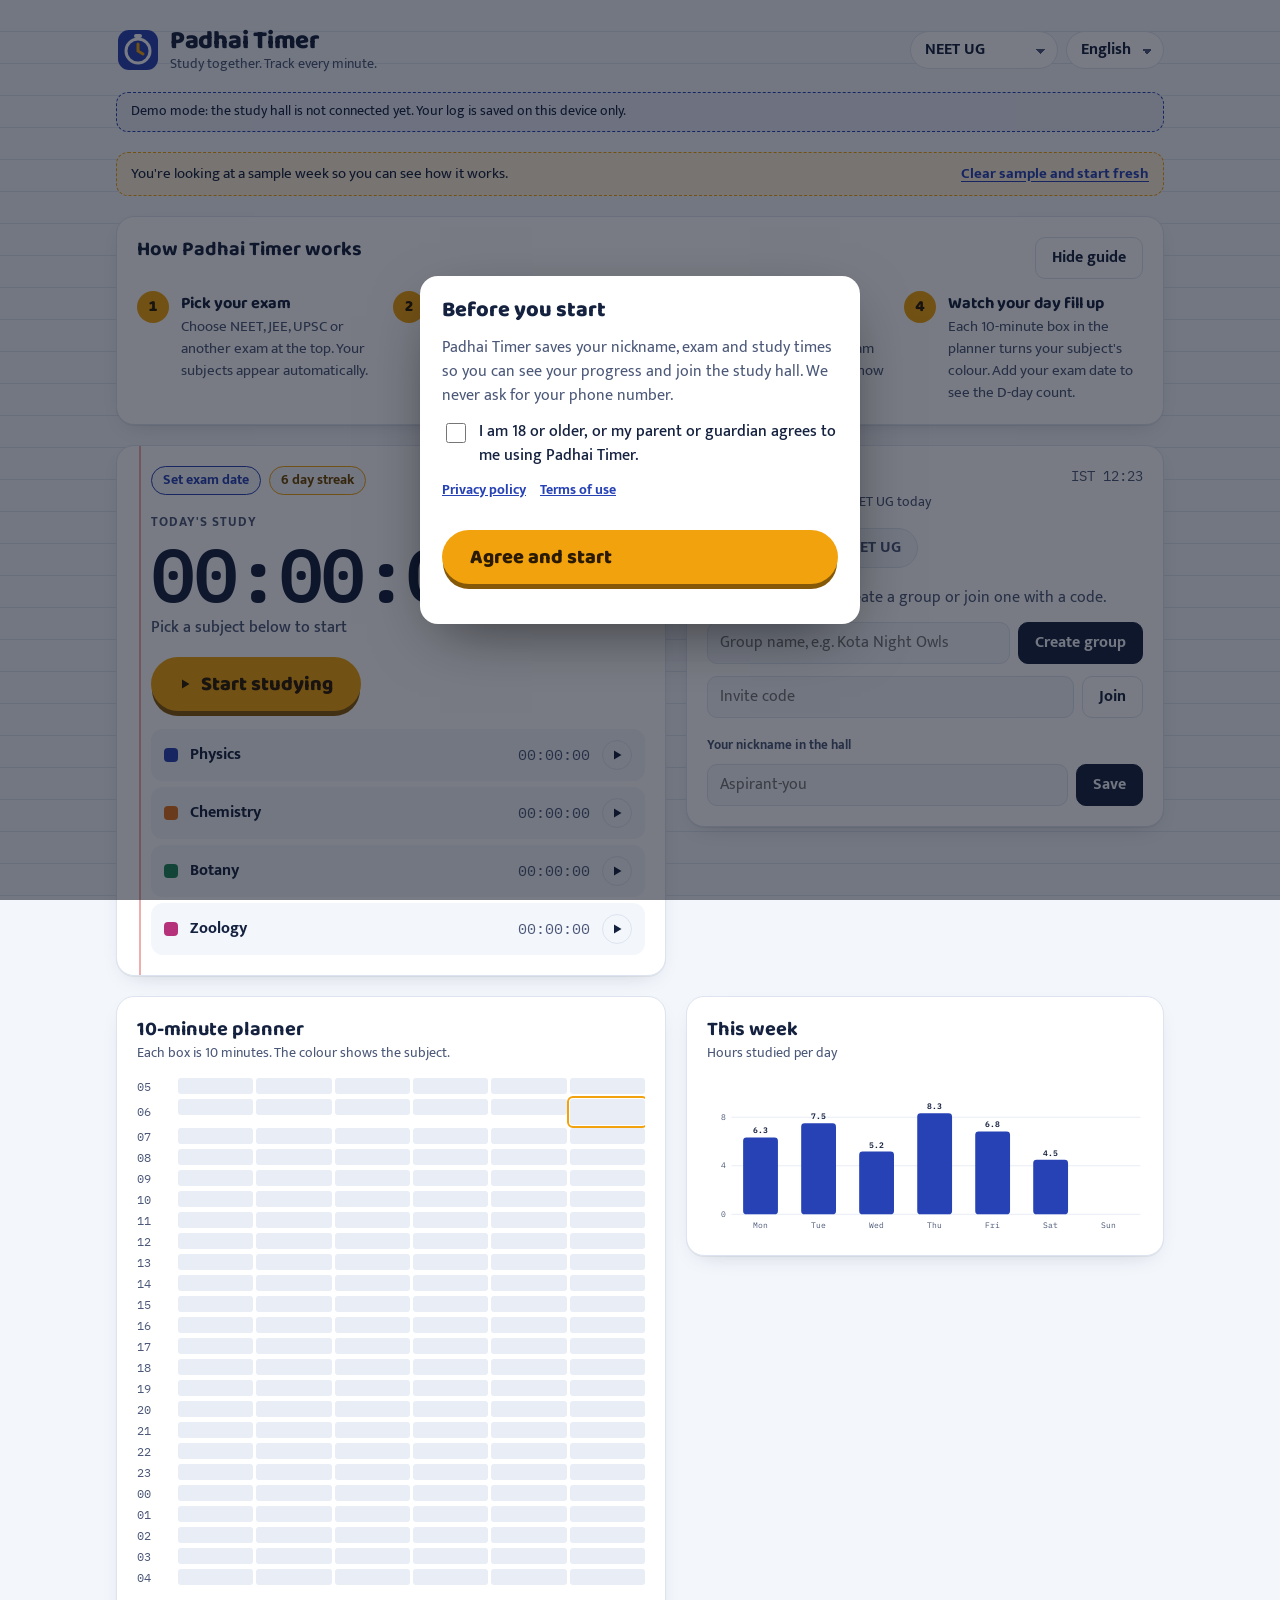
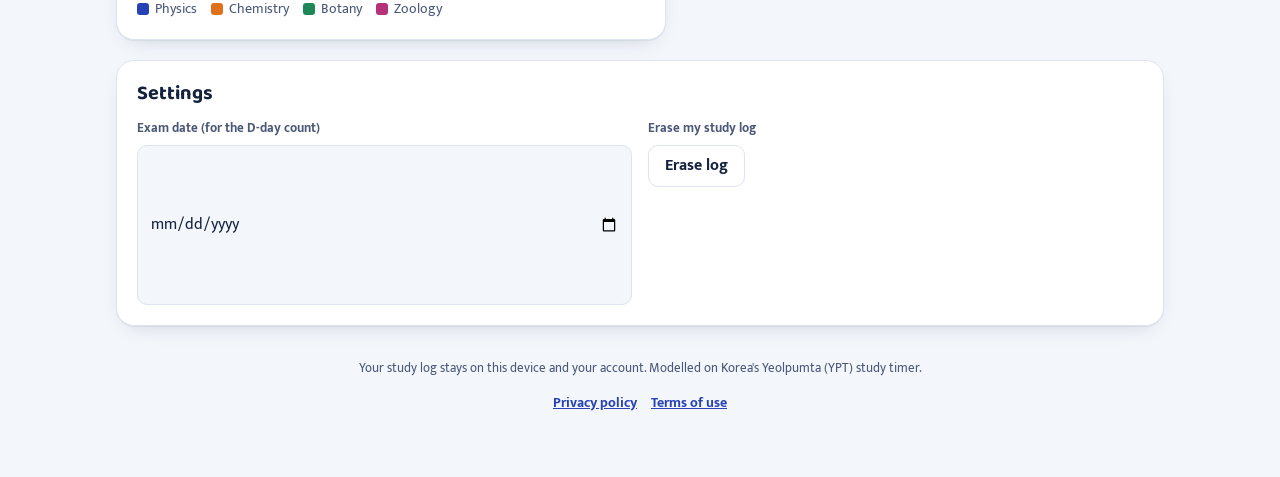
==== index.html @ fc044658 "First release of Padhai Timer" ====
<!doctype html>
<html lang="en">
<head>
<meta charset="utf-8">
<meta name="viewport" content="width=device-width,initial-scale=1,viewport-fit=cover">
<title>Padhai Timer</title>
<meta name="description" content="Study timer for NEET, JEE, UPSC, SSC and Bank aspirants. Track every subject, fill your 10-minute planner and study live with friends.">
<meta name="theme-color" content="#2742B5">
<link rel="manifest" href="manifest.json">
<link rel="icon" href="icons/icon-192.png">
<link rel="apple-touch-icon" href="icons/icon-192.png">
<meta property="og:title" content="Padhai Timer">
<meta property="og:description" content="Study together. Track every minute. NEET · JEE · UPSC · SSC · Bank · CA">
<meta property="og:image" content="https://padhai-timer.netlify.app/icons/icon-512.png">
<meta property="og:url" content="https://padhai-timer.netlify.app/">
<meta property="og:type" content="website">
<link rel="preconnect" href="https://fonts.googleapis.com">
<link rel="preconnect" href="https://fonts.gstatic.com" crossorigin>
<link rel="stylesheet" href="https://fonts.googleapis.com/css2?family=Baloo+2:wght@600;700;800&family=Mukta:wght@400;500;700&family=IBM+Plex+Mono:wght@500;600&family=Noto+Sans+Bengali:wght@400;600;700&family=Noto+Sans+Telugu:wght@400;600;700&family=Noto+Sans+Tamil:wght@400;600;700&family=Noto+Sans+KR:wght@400;500;700&display=swap">
<link rel="stylesheet" href="style.css">
</head>
<body>
<div class="app">
  <header class="top">
    <div class="brand">
      <svg width="44" height="44" viewBox="0 0 44 44" aria-hidden="true">
        <rect x="2" y="2" width="40" height="40" rx="11" fill="var(--blue)"/>
        <circle cx="22" cy="23" r="12" fill="none" stroke="var(--surface)" stroke-width="3"/>
        <path d="M22 16v7l5 3" fill="none" stroke="var(--marigold)" stroke-width="3" stroke-linecap="round"/>
        <rect x="18" y="6" width="8" height="4" rx="2" fill="var(--surface)"/>
      </svg>
      <div>
        <h1>Padhai Timer</h1>
        <p id="tagline">Study together. Track every minute.</p>
      </div>
    </div>
    <div class="controls">
      <select id="exam" class="select" aria-label="Exam"></select>
      <select id="lang" class="select" aria-label="Language"></select>
      <button type="button" class="chip guide-open" id="guideOpen" hidden></button>
      <button type="button" class="chip install" id="installBtn" hidden></button>
    </div>
  </header>

  <div id="demoNote" class="demo" hidden></div>

  <div id="sampleBanner" class="banner" hidden>
    <span id="sampleText"></span>
    <button type="button" class="linkbtn" id="clearSample"></button>
  </div>

  <main class="grid">
    <section class="card guide span" id="guide" aria-labelledby="guideTitle">
      <div class="head">
        <h2 id="guideTitle"></h2>
        <button type="button" class="btn ghost" id="guideHide"></button>
      </div>
      <ol class="steps" id="steps"></ol>
    </section>

    <section class="card timer" aria-labelledby="todayLabel">
      <div class="chips">
        <button type="button" class="chip dday" id="ddayChip"></button>
        <span class="chip streak" id="streakChip"></span>
      </div>
      <p class="today-label" id="todayLabel"></p>
      <div class="clock" id="clock">00:00:00</div>
      <div class="now" id="nowLine"></div>
      <button type="button" class="big" id="mainBtn"></button>
      <ul class="subjects" id="subjects"></ul>
    </section>

    <section class="card" aria-labelledby="hallTitle">
      <div class="head">
        <div>
          <h2 id="hallTitle"></h2>
          <p class="sub" id="hallSub"></p>
        </div>
        <span class="ist" id="istClock"></span>
      </div>
      <div class="tabs" role="tablist">
        <button type="button" role="tab" id="tabGroup" aria-selected="true"></button>
        <button type="button" role="tab" id="tabAll" aria-selected="false"></button>
      </div>

      <div id="groupPanel">
        <div class="group-bar" id="groupBar" hidden>
          <select id="groupSel" class="select" aria-label="Group"></select>
          <span class="code" id="groupCode"></span>
          <button type="button" class="btn wa small" id="shareWA"></button>
          <button type="button" class="btn ghost small" id="copyCode"></button>
          <button type="button" class="btn ghost small" id="leaveGroup"></button>
          <button type="button" class="btn ghost small" id="addGroup"></button>
        </div>
        <div class="group-empty" id="groupEmpty">
          <p id="groupNone"></p>
          <form class="row-form" id="createForm">
            <input class="input" id="groupName" maxlength="40" aria-label="Group name">
            <button class="btn" type="submit" id="createBtn"></button>
          </form>
          <form class="row-form" id="joinForm">
            <input class="input" id="joinCode" maxlength="6" autocapitalize="characters" autocomplete="off" aria-label="Invite code">
            <button class="btn ghost" type="submit" id="joinBtn"></button>
          </form>
          <p class="err" id="groupErr" hidden></p>
        </div>
      </div>

      <div class="live-count" id="liveWrap"><span class="pulse" aria-hidden="true"></span><span id="liveCount"></span></div>
      <ol class="hall-list" id="hallList"></ol>
      <p class="note" id="hallNote"></p>
      <form class="nickform" id="nickForm">
        <label for="nick" id="nickLabel"></label>
        <input class="input" id="nick" maxlength="24" autocomplete="nickname">
        <button class="btn" type="submit" id="nickSave"></button>
        <p class="err" id="nickErr" hidden></p>
      </form>
    </section>

    <section class="card" aria-labelledby="planTitle">
      <div class="head"><div><h2 id="planTitle"></h2><p class="sub" id="planSub"></p></div></div>
      <div class="planner-wrap"><div class="planner" id="planner"></div></div>
      <div class="legend" id="legend"></div>
    </section>

    <section class="card weekbox" aria-labelledby="weekTitle">
      <div class="head"><div><h2 id="weekTitle"></h2><p class="sub" id="weekSub"></p></div></div>
      <div id="weekChart"></div>
    </section>

    <section class="card span" id="settingsCard" aria-labelledby="setTitle">
      <div class="head"><h2 id="setTitle"></h2></div>
      <div class="settings">
        <div class="field">
          <label for="examDate" id="examDateLabel"></label>
          <input type="date" class="input" id="examDate">
        </div>
        <div class="field account" id="accountBox">
          <label id="accountLabel"></label>
          <p id="accountNote"></p>
          <div class="row-form">
            <button type="button" class="btn" id="googleBtn"></button>
            <button type="button" class="btn ghost" id="signOutBtn" hidden></button>
          </div>
        </div>
        <div class="field">
          <label id="resetLabel"></label>
          <div><button type="button" class="btn ghost" id="resetBtn"></button></div>
        </div>
      </div>
    </section>
  </main>

  <footer>
    <p id="footer"></p>
    <p class="links" style="justify-content:center"><a href="privacy.html" id="privacyLink"></a><a href="terms.html" id="termsLink"></a></p>
  </footer>
</div>

<!-- first-run consent -->
<div class="modal-back" id="consent" hidden>
  <div class="modal" role="dialog" aria-modal="true" aria-labelledby="consentTitle">
    <h2 id="consentTitle"></h2>
    <p id="consentText"></p>
    <label class="check"><input type="checkbox" id="consentAge"><span id="consentAgeText"></span></label>
    <div class="links"><a href="privacy.html" target="_blank" rel="noopener" id="cPrivacy"></a><a href="terms.html" target="_blank" rel="noopener" id="cTerms"></a></div>
    <button type="button" class="big" id="consentAgree" disabled></button>
  </div>
</div>

<!-- still studying check -->
<div class="modal-back" id="checkModal" hidden>
  <div class="modal" role="alertdialog" aria-modal="true" aria-labelledby="checkTitle">
    <h2 id="checkTitle"></h2>
    <p id="checkText"></p>
    <div class="countdown" id="checkCount">5:00</div>
    <button type="button" class="big" id="checkYes"></button>
  </div>
</div>

<!-- invite link join -->
<div class="modal-back" id="inviteModal" hidden>
  <div class="modal" role="dialog" aria-modal="true" aria-labelledby="inviteTitle">
    <h2 id="inviteTitle"></h2>
    <div class="row-form">
      <button type="button" class="btn" id="inviteYes"></button>
      <button type="button" class="btn ghost" id="inviteNo"></button>
    </div>
  </div>
</div>

<div class="toast" id="toast" role="status" hidden></div>

<script src="clock.js"></script>
<script src="firebase-config.js"></script>
<script src="i18n.js"></script>
<script src="app.js"></script>
</body>
</html>
---- style.css ----
[hidden]{display:none!important}
/* Layout: a study-desk app. Notebook-ruled ground, a "copy" page for the timer with a margin line,
   a live hall beside it on wide screens, planner and week below. One column on phones. */
:root{
  --paper:#F3F6FB;
  --surface:#FFFFFF;
  --ink:#14213F;
  --ink-2:#4B5878;
  --rule:#DDE4F0;
  --blue:#2742B5;          /* classic fountain-pen blue ink */
  --marigold:#F2A20C;      /* highlighter / genda phool */
  --marigold-ink:#6E4600;
  --margin:#E46A6A;        /* notebook margin line */
  --cell:#E8EDF6;
  --good:#1D8757;
  --s0:#2742B5; --s1:#E0701B; --s2:#1D8757; --s3:#B5317A; --s4:#6E56E8; --s5:#7C8AA8;
  --shadow:0 1px 0 rgba(20,33,63,.06),0 8px 24px -14px rgba(20,33,63,.28);
  --display:"Baloo 2","Noto Sans Bengali","Noto Sans Telugu","Noto Sans Tamil","Noto Sans KR",system-ui,sans-serif;
  --body:"Mukta","Noto Sans Bengali","Noto Sans Telugu","Noto Sans Tamil","Noto Sans KR",system-ui,sans-serif;
  --mono:"IBM Plex Mono",ui-monospace,SFMono-Regular,Menlo,monospace;
}
@media (prefers-color-scheme: dark){:root:not([data-theme="light"]){
  --paper:#0D1322; --surface:#151D31; --ink:#E7ECF7; --ink-2:#A1ACC6; --rule:#243052;
  --blue:#8EA1FF; --marigold:#FFB628; --marigold-ink:#FFD786; --margin:#C25555; --cell:#1D2741; --good:#4CC48B;
  --s0:#8EA1FF; --s1:#FF9A4D; --s2:#4CC48B; --s3:#F07AB8; --s4:#B49DFF; --s5:#7D89A6;
  --shadow:0 1px 0 rgba(0,0,0,.3),0 10px 28px -16px rgba(0,0,0,.7);
  color-scheme:dark;
}}
:root[data-theme="dark"]{
  --paper:#0D1322; --surface:#151D31; --ink:#E7ECF7; --ink-2:#A1ACC6; --rule:#243052;
  --blue:#8EA1FF; --marigold:#FFB628; --marigold-ink:#FFD786; --margin:#C25555; --cell:#1D2741; --good:#4CC48B;
  --s0:#8EA1FF; --s1:#FF9A4D; --s2:#4CC48B; --s3:#F07AB8; --s4:#B49DFF; --s5:#7D89A6;
  --shadow:0 1px 0 rgba(0,0,0,.3),0 10px 28px -16px rgba(0,0,0,.7);
  color-scheme:dark;
}
*{box-sizing:border-box}
body{
  background-color:var(--paper);
  background-image:repeating-linear-gradient(to bottom,transparent 0 31px,var(--rule) 31px 32px);
  background-attachment:fixed;
  color:var(--ink);font-family:var(--body);font-size:16px;line-height:1.5;
}
.app{max-width:1080px;margin:0 auto;padding-inline:16px;padding-block:20px 40px;display:flex;flex-direction:column;gap:20px}
button,select,input{font:inherit;color:inherit}
:focus-visible{outline:3px solid var(--marigold);outline-offset:2px;border-radius:6px}

/* header */
.top{display:flex;flex-wrap:wrap;align-items:center;justify-content:space-between;gap:12px}
.brand{display:flex;align-items:center;gap:10px;min-width:0}
.brand svg{flex:none}
.brand h1{font-family:var(--display);font-weight:800;font-size:1.6rem;line-height:1;margin:0;letter-spacing:-.01em}
.brand p{margin:2px 0 0;color:var(--ink-2);font-size:.85rem;line-height:1.2}
.controls{display:flex;flex-wrap:wrap;gap:8px;align-items:center}
.select{appearance:none;background:var(--surface);border:1.5px solid var(--rule);border-radius:999px;padding:6px 32px 6px 14px;font-weight:700;
  background-image:linear-gradient(45deg,transparent 50%,var(--ink-2) 50%),linear-gradient(135deg,var(--ink-2) 50%,transparent 50%);
  background-position:calc(100% - 16px) 55%,calc(100% - 11px) 55%;background-size:5px 5px;background-repeat:no-repeat;cursor:pointer}
.seg{display:inline-flex;background:var(--surface);border:1.5px solid var(--rule);border-radius:999px;padding:2px}
.seg button{border:0;background:transparent;border-radius:999px;padding:4px 11px;cursor:pointer;font-weight:700;color:var(--ink-2)}
.seg button[aria-pressed="true"]{background:var(--ink);color:var(--paper)}

/* grid */
.grid{display:grid;grid-template-columns:minmax(0,1.15fr) minmax(0,1fr);gap:20px;align-items:start}
.grid > *{min-width:0}
.span{grid-column:1/-1}
@media (max-width:820px){.grid{grid-template-columns:minmax(0,1fr)}}

.card{background:var(--surface);border:1px solid var(--rule);border-radius:18px;box-shadow:var(--shadow);padding:20px}
.card h2{font-family:var(--display);font-weight:700;font-size:1.25rem;line-height:1.2;margin:0;text-wrap:balance}
.sub{color:var(--ink-2);font-size:.9rem;margin:2px 0 0}
.head{display:flex;justify-content:space-between;align-items:flex-start;gap:12px;flex-wrap:wrap;margin-bottom:14px}

/* timer page */
.timer{position:relative;padding-left:34px;overflow:hidden}
.timer::before{content:"";position:absolute;left:22px;top:0;bottom:0;width:2px;background:var(--margin);opacity:.55}
.chips{display:flex;flex-wrap:wrap;gap:8px}
.chip{display:inline-flex;align-items:center;gap:6px;border-radius:999px;padding:3px 11px;font-size:.85rem;font-weight:700;border:1.5px solid var(--rule);background:var(--paper);cursor:default}
button.chip{cursor:pointer}
.chip.dday{border-color:var(--blue);color:var(--blue)}
.chip.streak{border-color:var(--marigold);color:var(--marigold-ink)}
.today-label{margin:18px 0 0;font-size:.8rem;font-weight:700;letter-spacing:.08em;text-transform:uppercase;color:var(--ink-2)}
.clock{font-family:var(--mono);font-weight:600;font-variant-numeric:tabular-nums;font-size:clamp(2.9rem,11vw,4.6rem);line-height:1.05;letter-spacing:-.02em;margin:2px 0 4px}
.clock.running{color:var(--blue)}
.now{display:flex;align-items:center;gap:8px;min-height:1.6em;color:var(--ink-2);font-weight:500}
.pulse{width:10px;height:10px;border-radius:50%;background:var(--marigold);box-shadow:0 0 0 0 var(--marigold);animation:pulse 1.8s infinite}
@keyframes pulse{0%{box-shadow:0 0 0 0 color-mix(in srgb,var(--marigold) 60%,transparent)}100%{box-shadow:0 0 0 12px transparent}}
.big{margin:16px 0 18px;display:inline-flex;align-items:center;gap:10px;border:0;border-radius:999px;padding:12px 28px;font-family:var(--display);font-weight:800;font-size:1.25rem;cursor:pointer;
  background:var(--marigold);color:#2A1A00;box-shadow:0 6px 0 -1px color-mix(in srgb,var(--marigold) 55%,#000)}
.big:active{transform:translateY(2px);box-shadow:0 3px 0 -1px color-mix(in srgb,var(--marigold) 55%,#000)}
.big.on{background:var(--ink);color:var(--paper);box-shadow:0 6px 0 -1px color-mix(in srgb,var(--ink) 60%,#000)}
.subjects{list-style:none;margin:0;padding:0;display:flex;flex-direction:column;gap:6px}
.subj{width:100%;display:grid;grid-template-columns:14px minmax(0,1fr) auto 30px;align-items:center;gap:12px;padding:10px 12px;border-radius:12px;border:1.5px solid transparent;background:var(--paper);cursor:pointer;text-align:left}
.subj:hover{border-color:var(--rule)}
.subj.active{border-color:var(--blue);background:color-mix(in srgb,var(--blue) 8%,var(--surface))}
.dot{width:14px;height:14px;border-radius:4px}
.subj .name{font-weight:700;overflow-wrap:anywhere}
.subj .t{font-family:var(--mono);font-variant-numeric:tabular-nums;color:var(--ink-2);font-size:.95rem}
.subj .ic{display:grid;place-items:center;width:30px;height:30px;border-radius:50%;border:1.5px solid var(--rule)}
.subj.active .ic{background:var(--blue);border-color:var(--blue);color:var(--surface)}

.banner{display:flex;flex-wrap:wrap;align-items:center;justify-content:space-between;gap:10px;background:color-mix(in srgb,var(--marigold) 16%,var(--surface));border:1.5px dashed var(--marigold);border-radius:12px;padding:10px 14px;font-size:.92rem}
.linkbtn{border:0;background:none;padding:0;font-weight:700;color:var(--blue);text-decoration:underline;text-underline-offset:3px;cursor:pointer}

/* guide */
.guide .head{margin-bottom:12px}
.steps{list-style:none;margin:0;padding:0;display:grid;grid-template-columns:repeat(auto-fit,minmax(210px,1fr));gap:16px}
.steps li{display:grid;grid-template-columns:32px minmax(0,1fr);gap:12px;align-items:start}
.num{width:32px;height:32px;border-radius:50%;background:var(--marigold);color:#2A1A00;font-family:var(--display);font-weight:800;display:grid;place-items:center;font-variant-numeric:tabular-nums}
.steps h3{font-family:var(--display);font-weight:700;font-size:1.02rem;line-height:1.25;margin:3px 0 2px}
.steps p{margin:0;color:var(--ink-2);font-size:.92rem}
.guide-open{border-color:var(--blue);color:var(--blue);background:var(--surface)}

/* hall */
.ist{font-family:var(--mono);font-size:.85rem;color:var(--ink-2);white-space:nowrap}
.live-count{display:inline-flex;align-items:center;gap:8px;font-weight:700;margin-bottom:10px}
.hall-list{list-style:none;margin:0;padding:0;display:flex;flex-direction:column}
.row{display:grid;grid-template-columns:28px minmax(0,1fr) auto;align-items:center;gap:10px;padding:9px 4px;border-bottom:1px dashed var(--rule)}
.row:last-child{border-bottom:0}
.rank{font-family:var(--display);font-weight:800;font-size:1.05rem;color:var(--ink-2);text-align:center}
.row.top1 .rank{color:var(--marigold-ink)}
.who{min-width:0}
.who .n{font-weight:700;overflow:hidden;text-overflow:ellipsis;white-space:nowrap;display:flex;align-items:center;gap:6px}
.who .st{font-size:.82rem;color:var(--ink-2);display:flex;align-items:center;gap:6px}
.sd{width:8px;height:8px;border-radius:50%;background:var(--rule);flex:none}
.sd.on{background:var(--marigold)}
.row .t{font-family:var(--mono);font-variant-numeric:tabular-nums;font-weight:600}
.row.me{background:color-mix(in srgb,var(--blue) 7%,transparent);border-radius:10px}
.pill{font-size:.7rem;font-weight:700;letter-spacing:.04em;text-transform:uppercase;padding:1px 7px;border-radius:999px;border:1px solid var(--rule);color:var(--ink-2)}
.pill.you{border-color:var(--blue);color:var(--blue)}
.note{font-size:.85rem;color:var(--ink-2);margin:12px 0 0}
.nickform{display:flex;gap:8px;margin-top:14px;flex-wrap:wrap}
.nickform label{flex-basis:100%;font-size:.82rem;font-weight:700;color:var(--ink-2)}
.input{flex:1 1 160px;min-width:0;background:var(--paper);border:1.5px solid var(--rule);border-radius:10px;padding:8px 12px}
.btn{border:1.5px solid var(--ink);background:var(--ink);color:var(--paper);border-radius:10px;padding:8px 16px;font-weight:700;cursor:pointer}
.btn.ghost{background:transparent;color:var(--ink);border-color:var(--rule)}

/* planner */
.planner-wrap{overflow-x:auto}
.planner{display:grid;grid-template-columns:38px repeat(6,minmax(22px,1fr));gap:3px;min-width:260px}
.planner .h{font-family:var(--mono);font-size:.75rem;color:var(--ink-2);align-self:center}
.cell{height:16px;border-radius:3px;background:var(--cell)}
.cell.now{outline:2px solid var(--marigold);outline-offset:1px}
.legend{display:flex;flex-wrap:wrap;gap:6px 14px;margin-top:12px;font-size:.85rem;color:var(--ink-2)}
.legend span{display:inline-flex;align-items:center;gap:6px}
.legend i{width:12px;height:12px;border-radius:3px;display:inline-block}

/* week */
.weekbox svg{width:100%;height:auto;display:block}
.axis{fill:var(--ink-2);font-family:var(--mono);font-size:12px}
.gl{stroke:var(--rule);stroke-width:1}
.bar{fill:var(--blue)}
.bar.today{fill:var(--marigold)}
.val{fill:var(--ink);font-family:var(--mono);font-size:12px;font-weight:600}
.empty{color:var(--ink-2);font-size:.9rem;margin:6px 0 0}

/* settings */
.settings{display:grid;grid-template-columns:repeat(auto-fit,minmax(220px,1fr));gap:16px}
.field{display:flex;flex-direction:column;gap:6px}
.field label{font-size:.82rem;font-weight:700;color:var(--ink-2)}
footer{color:var(--ink-2);font-size:.82rem;text-align:center}
@media (prefers-reduced-motion:reduce){.pulse{animation:none}.big:active{transform:none}}

/* ---------- launch build additions ---------- */
html,body{min-height:100%}
.tabs{display:inline-flex;background:var(--paper);border:1.5px solid var(--rule);border-radius:999px;padding:2px;margin-bottom:12px;max-width:100%}
.tabs button{border:0;background:transparent;border-radius:999px;padding:5px 14px;font-weight:700;color:var(--ink-2);cursor:pointer;white-space:nowrap;overflow:hidden;text-overflow:ellipsis}
.tabs button[aria-selected="true"]{background:var(--ink);color:var(--paper)}
.group-bar{display:flex;flex-wrap:wrap;align-items:center;gap:8px;margin-bottom:10px}
.group-bar select{max-width:100%}
.code{font-family:var(--mono);font-weight:600;letter-spacing:.12em;background:var(--paper);border:1.5px dashed var(--rule);border-radius:8px;padding:2px 8px}
.group-empty{display:flex;flex-direction:column;gap:12px;padding:6px 0 4px}
.group-empty p{margin:0;color:var(--ink-2)}
.row-form{display:flex;flex-wrap:wrap;gap:8px}
.row-form .input{flex:1 1 150px}
.btn.wa{background:#1F9D55;border-color:#1F9D55;color:#fff}
.btn.small{padding:5px 11px;font-size:.88rem}
.err{color:var(--margin);font-weight:600;font-size:.88rem;margin:0}
.account{display:flex;flex-direction:column;gap:8px}
.account p{margin:0;color:var(--ink-2);font-size:.9rem}
.demo{background:color-mix(in srgb,var(--blue) 10%,var(--surface));border:1.5px dashed var(--blue);border-radius:12px;padding:8px 14px;font-size:.9rem}
.install{border-color:var(--marigold);color:var(--marigold-ink)}
.modal-back{position:fixed;inset:0;background:rgba(10,16,30,.55);display:grid;place-items:center;padding:16px;z-index:50}
.modal{background:var(--surface);color:var(--ink);border-radius:18px;max-width:440px;width:100%;padding:22px;box-shadow:0 20px 60px -20px rgba(0,0,0,.6);display:flex;flex-direction:column;gap:12px;max-height:calc(100% - 32px);overflow:auto}
.modal h2{font-family:var(--display);font-weight:800;font-size:1.35rem;margin:0;line-height:1.2}
.modal p{margin:0;color:var(--ink-2)}
.check{display:flex;gap:10px;align-items:flex-start;font-weight:500}
.check input{width:20px;height:20px;margin-top:3px;flex:none;accent-color:var(--blue)}
.links{display:flex;gap:14px;font-size:.9rem}
.links a{color:var(--blue);font-weight:700}
.countdown{font-family:var(--mono);font-size:2rem;font-weight:600;color:var(--blue);font-variant-numeric:tabular-nums}
.toast{position:fixed;left:50%;transform:translateX(-50%);bottom:calc(20px + env(safe-area-inset-bottom,0px));background:var(--ink);color:var(--paper);padding:10px 16px;border-radius:12px;font-weight:600;z-index:60;max-width:calc(100% - 32px);box-shadow:var(--shadow)}
footer a{color:inherit;font-weight:700}
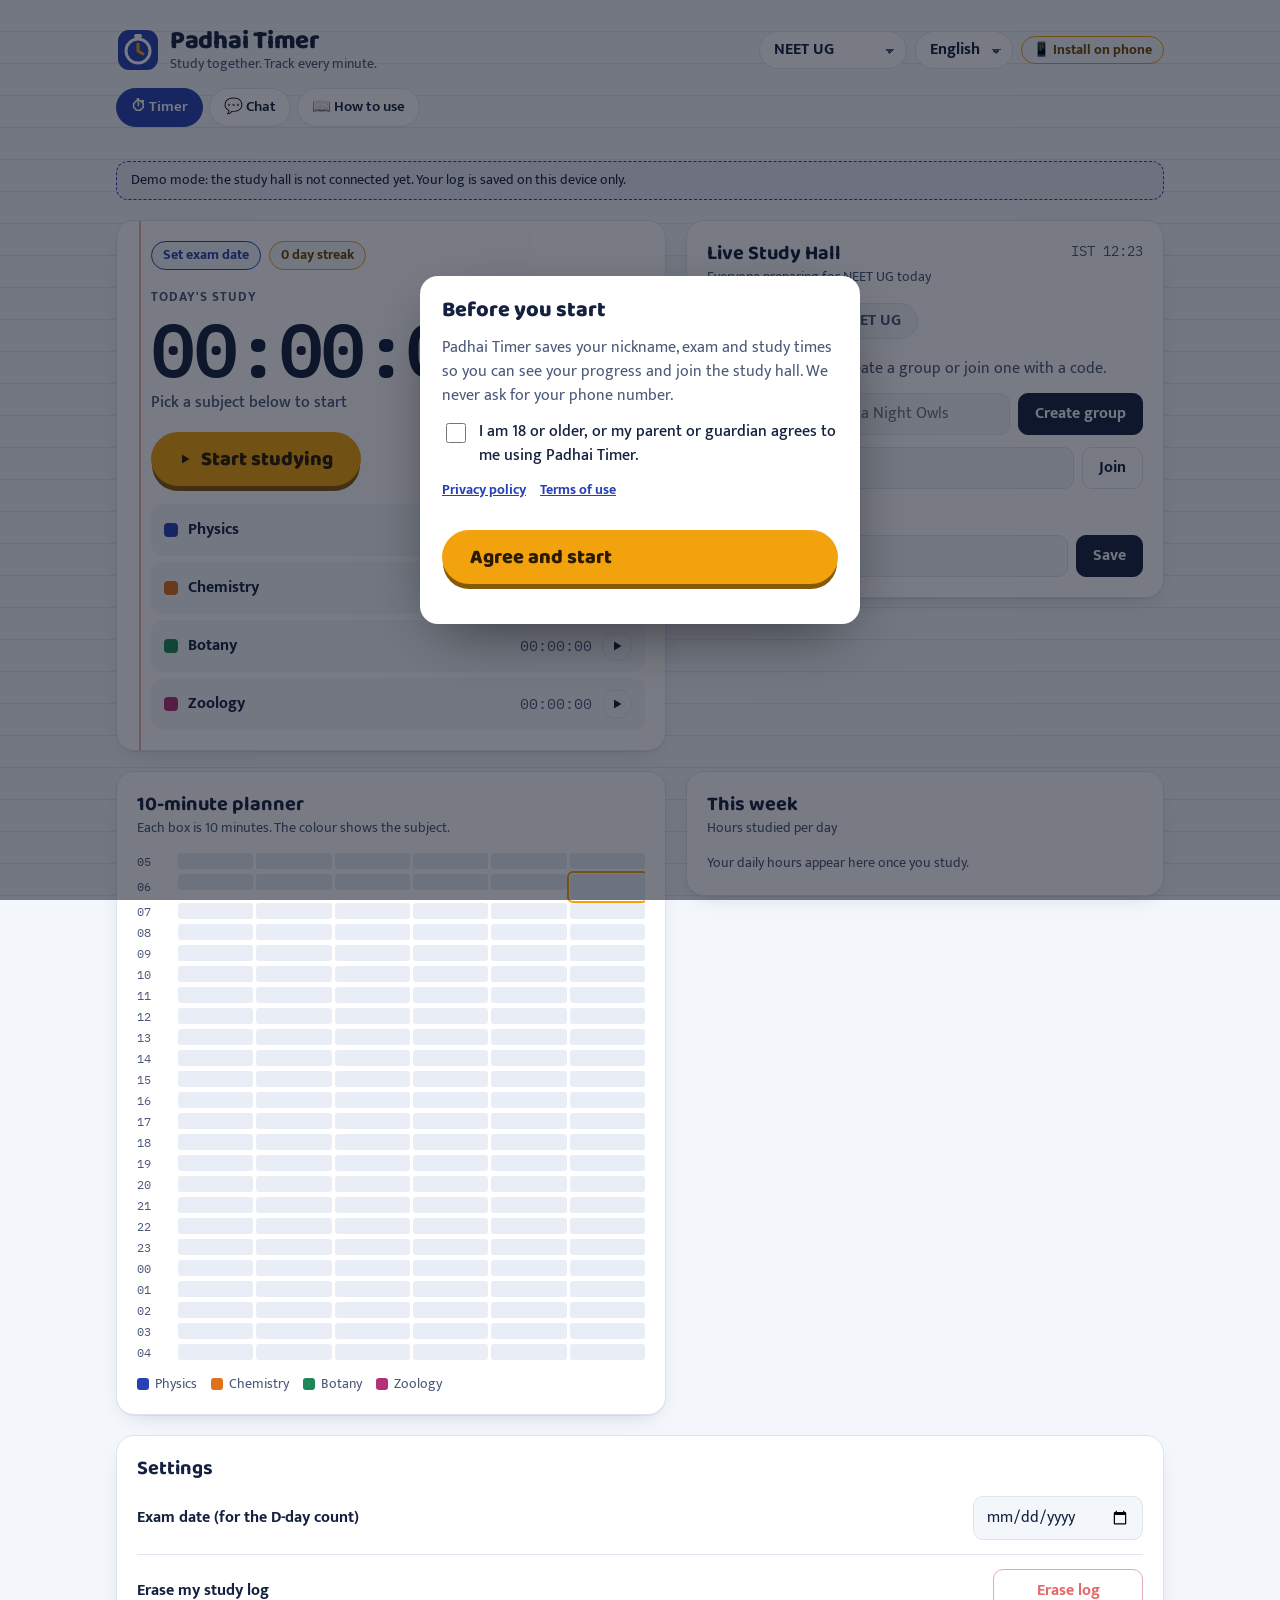
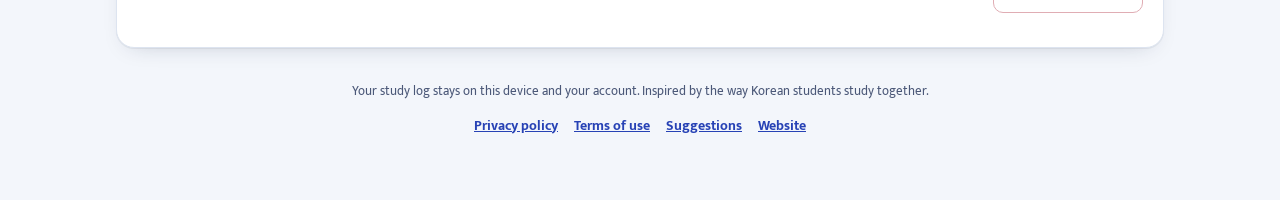
==== commit 72435cef: "Update to v30: new address padhaitimer.com, chat, guide, 7 languages" ====
--- a/index.html
+++ b/index.html
@@ -11,13 +11,13 @@
 <link rel="apple-touch-icon" href="icons/icon-192.png">
 <meta property="og:title" content="Padhai Timer">
 <meta property="og:description" content="Study together. Track every minute. NEET · JEE · UPSC · SSC · Bank · CA">
-<meta property="og:image" content="https://padhai-timer.netlify.app/icons/icon-512.png">
-<meta property="og:url" content="https://padhai-timer.netlify.app/">
+<meta property="og:image" content="https://padhaitimer.com/icons/icon-512.png">
+<meta property="og:url" content="https://padhaitimer.com/">
 <meta property="og:type" content="website">
 <link rel="preconnect" href="https://fonts.googleapis.com">
 <link rel="preconnect" href="https://fonts.gstatic.com" crossorigin>
 <link rel="stylesheet" href="https://fonts.googleapis.com/css2?family=Baloo+2:wght@600;700;800&family=Mukta:wght@400;500;700&family=IBM+Plex+Mono:wght@500;600&family=Noto+Sans+Bengali:wght@400;600;700&family=Noto+Sans+Telugu:wght@400;600;700&family=Noto+Sans+Tamil:wght@400;600;700&family=Noto+Sans+KR:wght@400;500;700&display=swap">
-<link rel="stylesheet" href="style.css">
+<link rel="stylesheet" href="style.css?v=30">
 </head>
 <body>
 <div class="app">
@@ -42,6 +42,12 @@
     </div>
   </header>
 
+  <nav class="apptabs" aria-label="Menu">
+    <a href="#" data-view="timer" aria-current="page">⏱ Timer</a>
+    <a href="#chat" data-view="chat">💬 Chat</a>
+    <a href="#how" data-view="how">📖 How to use</a>
+  </nav>
+
   <div id="demoNote" class="demo" hidden></div>
 
   <div id="sampleBanner" class="banner" hidden>
@@ -49,14 +55,25 @@
     <button type="button" class="linkbtn" id="clearSample"></button>
   </div>
 
-  <main class="grid">
+  <section class="view" id="viewChat" hidden>
+    <h2 class="view-title" id="chatTitle"></h2>
+    <p class="view-lead" id="chatLead"></p>
+    <div id="community"></div>
+  </section>
+
+  <section class="view" id="viewHow" hidden>
+    <div class="card guide-card" id="howMount"></div>
+  </section>
+  <!-- old guide box, kept hidden only because app.js still fills it -->
+  <div hidden>
     <section class="card guide span" id="guide" aria-labelledby="guideTitle">
-      <div class="head">
-        <h2 id="guideTitle"></h2>
-        <button type="button" class="btn ghost" id="guideHide"></button>
-      </div>
+      <div class="head"><h2 id="guideTitle"></h2><button type="button" class="btn ghost" id="guideHide" hidden></button></div>
       <ol class="steps" id="steps"></ol>
     </section>
+  </div>
+
+  <main class="grid" id="viewTimer">
+
 
     <section class="card timer" aria-labelledby="todayLabel">
       <div class="chips">
@@ -130,22 +147,21 @@
 
     <section class="card span" id="settingsCard" aria-labelledby="setTitle">
       <div class="head"><h2 id="setTitle"></h2></div>
-      <div class="settings">
-        <div class="field">
-          <label for="examDate" id="examDateLabel"></label>
-          <input type="date" class="input" id="examDate">
-        </div>
-        <div class="field account" id="accountBox">
-          <label id="accountLabel"></label>
-          <p id="accountNote"></p>
-          <div class="row-form">
+      <div class="setlist">
+        <div class="setrow">
+          <div class="settext"><label for="examDate" id="examDateLabel"></label></div>
+          <div class="setctl"><input type="date" class="input" id="examDate"></div>
+        </div>
+        <div class="setrow" id="accountBox">
+          <div class="settext"><span class="st" id="accountLabel"></span><p id="accountNote"></p></div>
+          <div class="setctl">
             <button type="button" class="btn" id="googleBtn"></button>
             <button type="button" class="btn ghost" id="signOutBtn" hidden></button>
           </div>
         </div>
-        <div class="field">
-          <label id="resetLabel"></label>
-          <div><button type="button" class="btn ghost" id="resetBtn"></button></div>
+        <div class="setrow">
+          <div class="settext"><span class="st" id="resetLabel"></span></div>
+          <div class="setctl"><button type="button" class="btn ghost danger" id="resetBtn"></button></div>
         </div>
       </div>
     </section>
@@ -153,7 +169,7 @@
 
   <footer>
     <p id="footer"></p>
-    <p class="links" style="justify-content:center"><a href="privacy.html" id="privacyLink"></a><a href="terms.html" id="termsLink"></a></p>
+    <p class="links" style="justify-content:center"><a href="privacy.html" id="privacyLink"></a><a href="terms.html" id="termsLink"></a><a href="home/contact.html" id="sugLink">Suggestions</a><a href="home/" id="webLink">Website</a></p>
   </footer>
 </div>
 
@@ -191,9 +207,46 @@
 
 <div class="toast" id="toast" role="status" hidden></div>
 
-<script src="clock.js"></script>
-<script src="firebase-config.js"></script>
-<script src="i18n.js"></script>
-<script src="app.js"></script>
+<script src="clock.js?v=30"></script>
+<script src="firebase-config.js?v=30"></script>
+<script src="i18n.js?v=30"></script>
+<script src="install-sheet.js?v=30"></script>
+<script src="app.js?v=30"></script>
+<script src="home/filter.js?v=30"></script>
+<script src="community-text.js?v=30"></script>
+<script src="community.js?v=30"></script>
+<script src="guide.js?v=30"></script>
+<script>
+/* Small menu under the header: Timer / Chat / How to use. Everything stays inside the app. */
+(function(){
+  var L = {en:["⏱ Timer","💬 Chat","📖 How to use","Website","Suggestions"], hi:["⏱ टाइमर","💬 बातचीत","📖 गाइड","वेबसाइट","सुझाव भेजें"],
+    bn:["⏱ টাইমার","💬 আড্ডা","📖 গাইড","ওয়েবসাইট","পরামর্শ পাঠাও"], te:["⏱ టైమర్","💬 చాట్","📖 ఎలా వాడాలి","వెబ్‌సైట్","సూచనలు పంపండి"],
+    mr:["⏱ टायमर","💬 गप्पा","📖 कसे वापरावे","वेबसाइट","सूचना पाठवा"], ta:["⏱ டைமர்","💬 அரட்டை","📖 வழிகாட்டி","இணையதளம்","பரிந்துரை அனுப்புங்கள்"], ko:["⏱ 타이머","💬 소통","📖 이용 방법","홈페이지","의견 보내기"]};
+  var tabs = document.querySelectorAll(".apptabs a");
+  var views = {timer: document.getElementById("viewTimer"), chat: document.getElementById("viewChat"), how: document.getElementById("viewHow")};
+  var mounted = false;
+  function labels(){
+    var l = (document.documentElement.lang || "en").slice(0,2), t = L[l] || L.en;
+    for (var i = 0; i < tabs.length; i++) tabs[i].textContent = t[i];
+    document.getElementById("sugLink").textContent = t[4];
+    document.getElementById("webLink").textContent = t[3];
+    var P = window.PCT || {}, c = P[l] || P.en || {};
+    document.getElementById("chatTitle").textContent = c.comT || "";
+    document.getElementById("chatLead").textContent = c.comIntro || "";
+  }
+  function show(){
+    var v = (location.hash || "").replace("#","");
+    if (!views[v]) v = "timer";
+    for (var k in views) views[k].hidden = k !== v;
+    for (var i = 0; i < tabs.length; i++) { if (tabs[i].dataset.view === v) tabs[i].setAttribute("aria-current","page"); else tabs[i].removeAttribute("aria-current"); }
+    if (v === "how" && !window.__howMounted){ window.__howMounted = true; PadhaiGuide.mount(document.getElementById("howMount")); }
+    if (v === "chat" && !mounted){ mounted = true; PadhaiCommunity.mount(document.getElementById("community"), {signIn: false}); }
+    window.scrollTo(0, 0);
+  }
+  labels(); show();
+  window.addEventListener("hashchange", show);
+  new MutationObserver(labels).observe(document.documentElement, {attributes:true, attributeFilter:["lang"]});
+})();
+</script>
 </body>
 </html>
--- a/style.css
+++ b/style.css
@@ -189,3 +189,83 @@
 .countdown{font-family:var(--mono);font-size:2rem;font-weight:600;color:var(--blue);font-variant-numeric:tabular-nums}
 .toast{position:fixed;left:50%;transform:translateX(-50%);bottom:calc(20px + env(safe-area-inset-bottom,0px));background:var(--ink);color:var(--paper);padding:10px 16px;border-radius:12px;font-weight:600;z-index:60;max-width:calc(100% - 32px);box-shadow:var(--shadow)}
 footer a{color:inherit;font-weight:700}
+
+/* small menu under the header: timer / community / how to use */
+.apptabs{display:flex;gap:6px;overflow-x:auto;margin:-4px 0 14px;scrollbar-width:none}
+.apptabs::-webkit-scrollbar{display:none}
+.apptabs a{flex:none;text-decoration:none;color:var(--ink);font-weight:600;font-size:.95rem;padding:7px 14px;border-radius:999px;background:var(--surface);border:1px solid var(--rule);white-space:nowrap}
+.apptabs a[aria-current="page"]{background:var(--blue);color:#fff;border-color:var(--blue)}
+
+/* Chat and How-to tabs inside the app */
+.view{margin-bottom:16px}
+.view-title{font-family:var(--display);font-size:1.5rem;margin:4px 0 4px}
+.view-lead{color:var(--ink-2);margin:0 0 14px}
+#viewHow .guide{display:block}
+.two{display:grid;grid-template-columns:1fr 1fr;gap:10px}
+.form{display:grid;gap:12px;padding:16px}
+.field{display:block}.field>span{font-weight:700;display:block;margin-bottom:6px}
+.field input,.field textarea,.field select{width:100%;font:inherit;padding:10px 12px;border-radius:10px;border:1px solid var(--rule);background:var(--paper);color:var(--ink)}
+.count{display:block;text-align:right;color:var(--ink-2)}
+.status{margin:0;min-height:1.2em;font-weight:600}.status.bad{color:var(--margin)}
+.feed{display:grid;gap:10px;margin-top:10px}
+.post-item{background:var(--surface);border:1px solid var(--rule);border-radius:14px;padding:12px 14px;box-shadow:var(--shadow)}
+.post-item .who{display:flex;align-items:center;gap:8px;flex-wrap:wrap}
+.post-item .who small{color:var(--ink-2);margin-left:auto}
+.post-item .tag{font-size:.78rem;padding:1px 8px;border-radius:999px;background:var(--paper);border:1px solid var(--rule)}
+.post-item p{margin:6px 0 8px;white-space:pre-wrap;word-break:break-word}
+.acts{display:flex;gap:8px}
+.react{font:inherit;font-size:.88rem;padding:4px 10px;border-radius:999px;border:1px solid var(--rule);background:var(--paper);color:var(--ink);cursor:pointer}
+.react:disabled{opacity:.6}
+#viewChat h2{font-family:var(--display);font-size:1.15rem;margin:18px 0 0}
+.faq{background:var(--surface);border:1px solid var(--rule);border-radius:12px;padding:12px 16px;margin-top:14px}
+.faq summary{font-weight:700;cursor:pointer}.rules ul{margin:8px 0 0;padding-left:20px;color:var(--ink-2)}
+.note{color:var(--ink-2)}
+.chip.weblink{text-decoration:none;display:inline-flex;align-items:center}
+.more-btn{margin:12px auto 0;display:block}
+
+/* step-by-step guide (app "How to use" tab and website) */
+.guide-card{padding:18px}
+.guide-title{font-family:var(--display);font-size:1.4rem;margin:0 0 4px}
+.guide-intro{color:var(--ink-2);margin:0 0 6px}
+.guide-sec{font-family:var(--display);font-size:1.12rem;margin:22px 0 8px;padding-bottom:6px;border-bottom:2px solid var(--marigold)}
+.guide-steps{list-style:none;padding:0;margin:0;display:grid;gap:10px}
+.guide-step{background:var(--paper);border:1px solid var(--rule);border-radius:12px;padding:12px 14px}
+.gs-head{display:flex;align-items:center;gap:10px;font-size:1.05rem}
+.gs-num{flex:none;width:30px;height:30px;border-radius:50%;background:var(--marigold);color:#2b1a00;font-weight:800;display:grid;place-items:center}
+.gs-do{margin:8px 0 6px;padding-left:22px}
+.gs-do li{margin:4px 0}
+.gs-tip{margin:0;font-size:.92rem;color:var(--ink-2);background:var(--surface);border-radius:8px;padding:8px 10px}
+.guide-card .faq p{margin:8px 0 0;color:var(--ink-2)}
+.apptabs{flex-wrap:wrap;overflow:visible}
+footer .links{flex-wrap:wrap;gap:6px 16px}footer .links a{white-space:nowrap}
+
+.kind-row{display:flex;flex-wrap:wrap;align-items:center;gap:6px;margin:4px 0 10px}
+.kind-q{font-size:.88rem;font-weight:700;margin-right:4px}
+.react.on{border-color:var(--blue);background:var(--surface);font-weight:700}
+.tag.info{border-color:var(--blue)}
+/* Long words (Tamil, Telugu): let hall tabs wrap instead of cutting off, keep subject names whole */
+.tabs{display:flex;width:fit-content}
+.tabs button{white-space:normal;text-overflow:clip;line-height:1.25;text-align:center;flex:0 1 auto}
+.subj{gap:10px}
+.subj .name{overflow-wrap:break-word}
+@media (max-width:420px){.subj{padding:10px 8px;gap:8px;grid-template-columns:12px minmax(0,1fr) auto 28px}.subj .t{font-size:.8rem;letter-spacing:-.02em}.subj .ic{width:28px;height:28px}}
+#tabGroup{white-space:nowrap;flex:none}
+#tabAll{min-width:0}
+@media (max-width:420px){.apptabs{gap:5px}.apptabs a{padding:7px 10px;font-size:.9rem}
+  .tabs{width:100%;display:grid;grid-template-columns:auto 1fr}.tabs button{padding:5px 12px}}
+@media (max-width:420px){.big{font-size:1.1rem;padding:12px 20px;text-wrap:balance}}
+html[lang="ko"] body{word-break:keep-all;overflow-wrap:break-word}
+/* Settings: one tidy row per item, text on the left, control on the right */
+.setlist{display:flex;flex-direction:column}
+.setrow{display:flex;align-items:center;justify-content:space-between;gap:12px 20px;padding:14px 0;border-top:1px solid var(--rule)}
+.setrow:first-child{border-top:0;padding-top:2px}
+.setrow[hidden]{display:none}
+.settext{min-width:0;flex:1 1 220px}
+.settext label,.settext .st{display:block;font-weight:700;font-size:1rem;color:var(--ink)}
+.settext p{margin:3px 0 0;color:var(--ink-2);font-size:.88rem;line-height:1.45}
+.setctl{display:flex;gap:8px;flex:none}
+.setctl .input{width:auto;min-width:170px;padding:8px 12px}
+.setctl .btn{min-width:150px;padding:9px 16px}
+.btn.danger{color:var(--margin);border-color:color-mix(in srgb,var(--margin) 45%,var(--rule))}
+.btn.danger:hover{background:color-mix(in srgb,var(--margin) 8%,transparent)}
+@media (max-width:520px){.setrow{flex-wrap:wrap;align-items:stretch}.settext{flex-basis:100%}.setctl{width:100%}.setctl .input,.setctl .btn{flex:1;min-width:0}}
